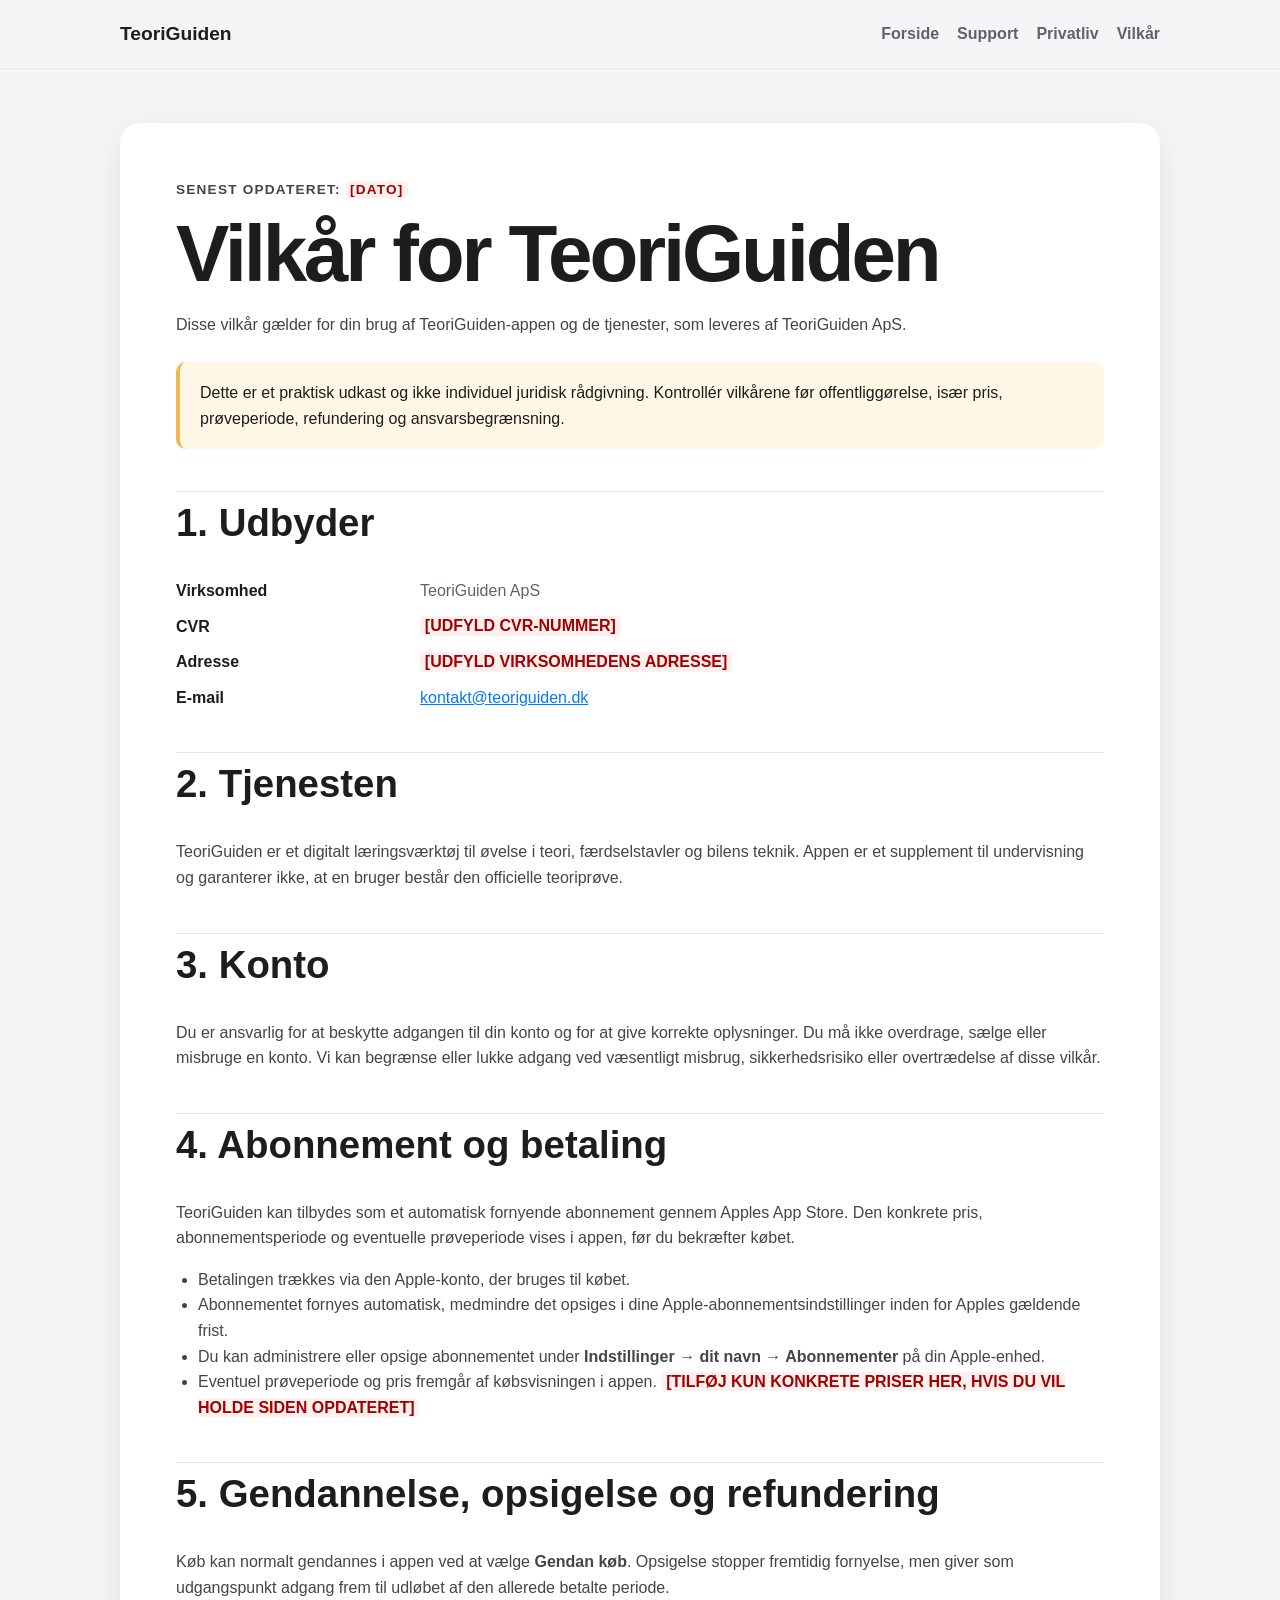
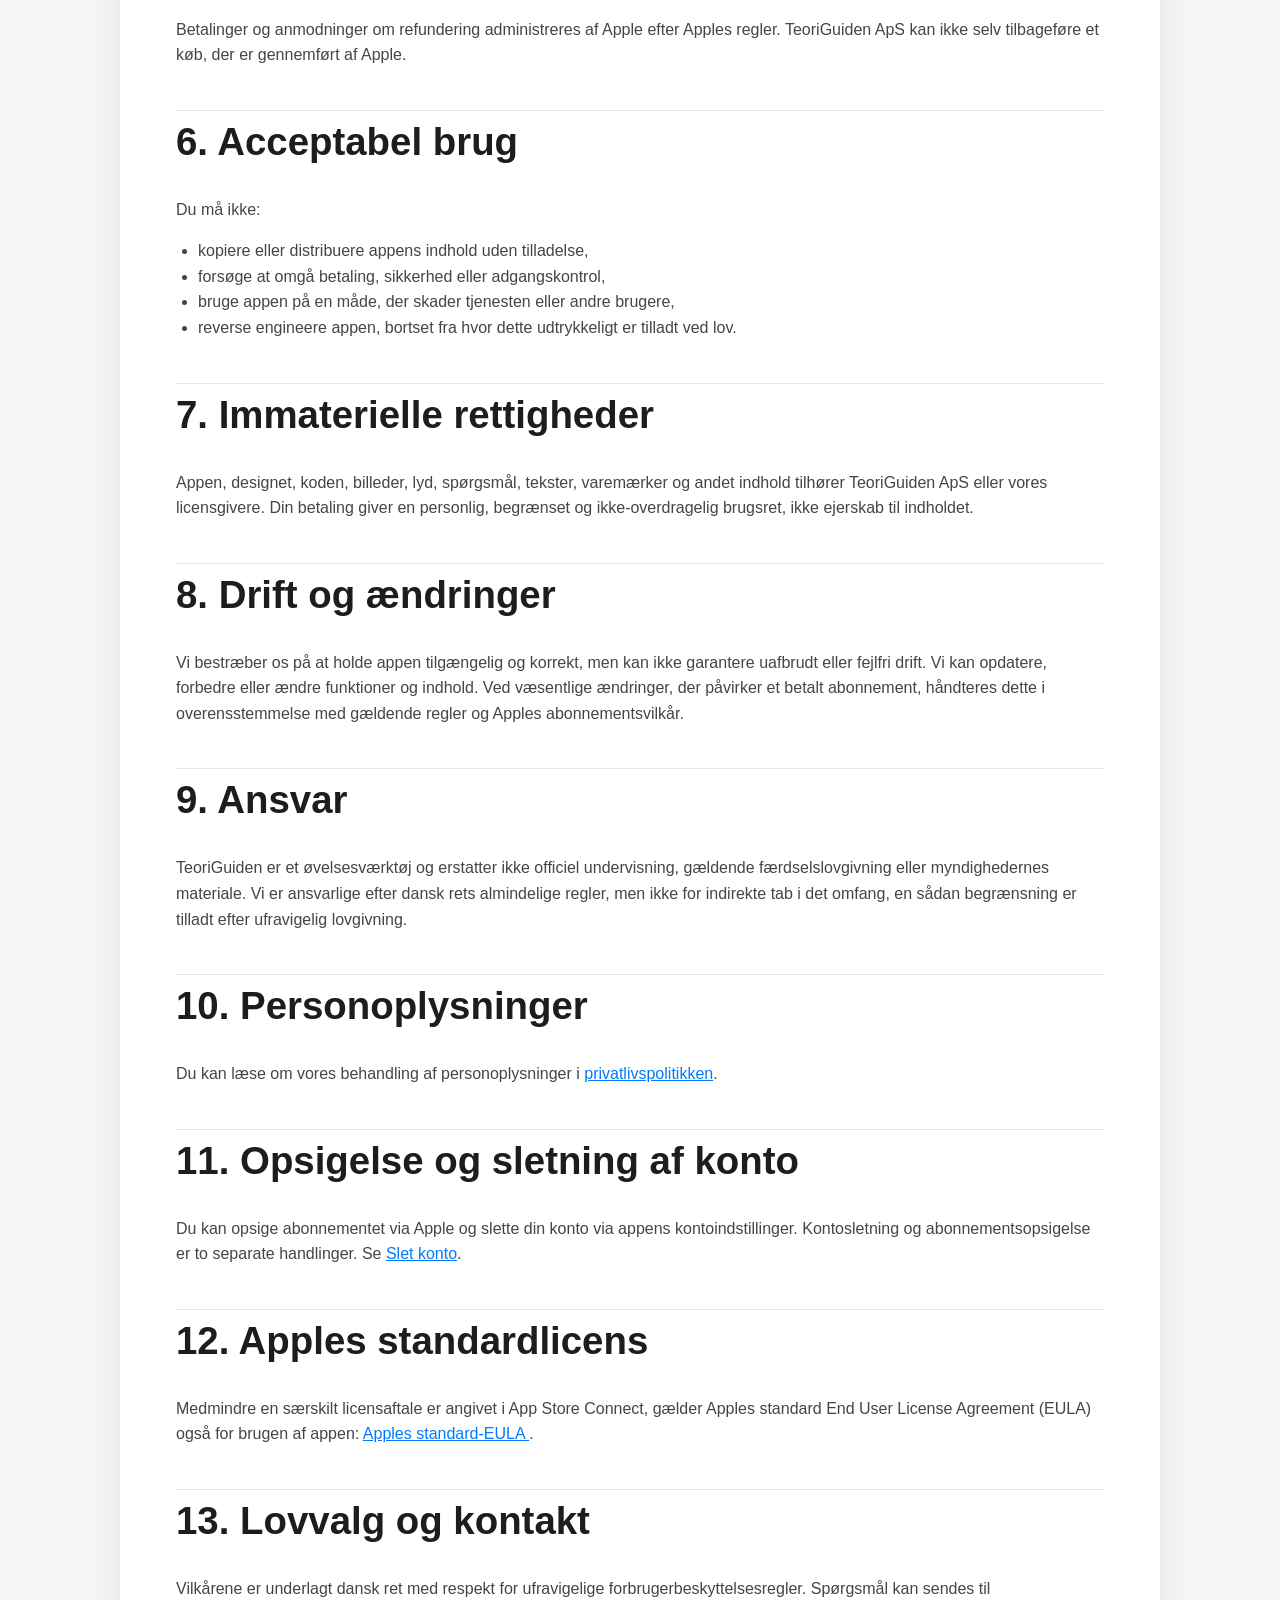
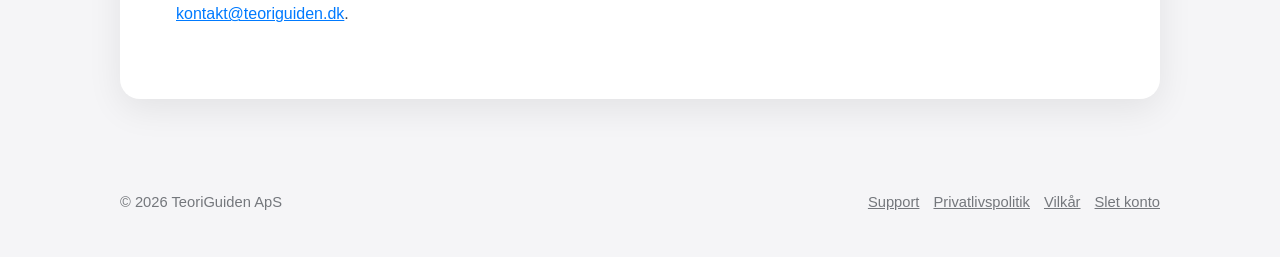
==== vilkaar.html @ 6be2b91b "Add files via upload" ====
<!DOCTYPE html>
<html lang="da">
<head>
  <meta charset="UTF-8">
  <meta name="viewport" content="width=device-width, initial-scale=1.0">
  <meta name="description" content="Brugs- og abonnementsvilkår for TeoriGuiden.">
  <title>Vilkår – TeoriGuiden</title>
  <link rel="stylesheet" href="styles.css">
</head>
<body>
  <header class="site-header">
  <nav class="nav" aria-label="Hovednavigation">
    <a class="brand" href="index.html">TeoriGuiden</a>
    <div class="nav-links">
      <a href="index.html">Forside</a>
      <a href="support.html">Support</a>
      <a href="privatlivspolitik.html">Privatliv</a>
      <a href="vilkaar.html">Vilkår</a>
    </div>
  </nav>
</header>
  <main class="page">
    <div class="container">
      <article class="content-card">
        <p class="eyebrow">Senest opdateret: <span class="placeholder">[DATO]</span></p>
        <h1>Vilkår for TeoriGuiden</h1>
        <p>
          Disse vilkår gælder for din brug af TeoriGuiden-appen og de tjenester,
          som leveres af TeoriGuiden ApS.
        </p>

        <div class="notice">
          Dette er et praktisk udkast og ikke individuel juridisk rådgivning.
          Kontrollér vilkårene før offentliggørelse, især pris, prøveperiode,
          refundering og ansvarsbegrænsning.
        </div>

        <h2>1. Udbyder</h2>
        <dl class="definition-list">
          <dt>Virksomhed</dt>
          <dd>TeoriGuiden ApS</dd>

          <dt>CVR</dt>
          <dd><span class="placeholder">[UDFYLD CVR-NUMMER]</span></dd>

          <dt>Adresse</dt>
          <dd><span class="placeholder">[UDFYLD VIRKSOMHEDENS ADRESSE]</span></dd>

          <dt>E-mail</dt>
          <dd><a href="mailto:kontakt@teoriguiden.dk">kontakt@teoriguiden.dk</a></dd>
        </dl>

        <h2>2. Tjenesten</h2>
        <p>
          TeoriGuiden er et digitalt læringsværktøj til øvelse i teori,
          færdselstavler og bilens teknik. Appen er et supplement til undervisning
          og garanterer ikke, at en bruger består den officielle teoriprøve.
        </p>

        <h2>3. Konto</h2>
        <p>
          Du er ansvarlig for at beskytte adgangen til din konto og for at give
          korrekte oplysninger. Du må ikke overdrage, sælge eller misbruge en konto.
          Vi kan begrænse eller lukke adgang ved væsentligt misbrug, sikkerhedsrisiko
          eller overtrædelse af disse vilkår.
        </p>

        <h2>4. Abonnement og betaling</h2>
        <p>
          TeoriGuiden kan tilbydes som et automatisk fornyende abonnement gennem
          Apples App Store. Den konkrete pris, abonnementsperiode og eventuelle
          prøveperiode vises i appen, før du bekræfter købet.
        </p>
        <ul>
          <li>
            Betalingen trækkes via den Apple-konto, der bruges til købet.
          </li>
          <li>
            Abonnementet fornyes automatisk, medmindre det opsiges i dine
            Apple-abonnementsindstillinger inden for Apples gældende frist.
          </li>
          <li>
            Du kan administrere eller opsige abonnementet under
            <strong>Indstillinger → dit navn → Abonnementer</strong> på din
            Apple-enhed.
          </li>
          <li>
            Eventuel prøveperiode og pris fremgår af købsvisningen i appen.
            <span class="placeholder">[TILFØJ KUN KONKRETE PRISER HER, HVIS DU VIL HOLDE SIDEN OPDATERET]</span>
          </li>
        </ul>

        <h2>5. Gendannelse, opsigelse og refundering</h2>
        <p>
          Køb kan normalt gendannes i appen ved at vælge <strong>Gendan køb</strong>.
          Opsigelse stopper fremtidig fornyelse, men giver som udgangspunkt adgang
          frem til udløbet af den allerede betalte periode.
        </p>
        <p>
          Betalinger og anmodninger om refundering administreres af Apple efter
          Apples regler. TeoriGuiden ApS kan ikke selv tilbageføre et køb, der er
          gennemført af Apple.
        </p>

        <h2>6. Acceptabel brug</h2>
        <p>Du må ikke:</p>
        <ul>
          <li>kopiere eller distribuere appens indhold uden tilladelse,</li>
          <li>forsøge at omgå betaling, sikkerhed eller adgangskontrol,</li>
          <li>bruge appen på en måde, der skader tjenesten eller andre brugere,</li>
          <li>reverse engineere appen, bortset fra hvor dette udtrykkeligt er tilladt ved lov.</li>
        </ul>

        <h2>7. Immaterielle rettigheder</h2>
        <p>
          Appen, designet, koden, billeder, lyd, spørgsmål, tekster, varemærker og
          andet indhold tilhører TeoriGuiden ApS eller vores licensgivere. Din
          betaling giver en personlig, begrænset og ikke-overdragelig brugsret,
          ikke ejerskab til indholdet.
        </p>

        <h2>8. Drift og ændringer</h2>
        <p>
          Vi bestræber os på at holde appen tilgængelig og korrekt, men kan ikke
          garantere uafbrudt eller fejlfri drift. Vi kan opdatere, forbedre eller
          ændre funktioner og indhold. Ved væsentlige ændringer, der påvirker et
          betalt abonnement, håndteres dette i overensstemmelse med gældende regler
          og Apples abonnementsvilkår.
        </p>

        <h2>9. Ansvar</h2>
        <p>
          TeoriGuiden er et øvelsesværktøj og erstatter ikke officiel undervisning,
          gældende færdselslovgivning eller myndighedernes materiale. Vi er ansvarlige
          efter dansk rets almindelige regler, men ikke for indirekte tab i det omfang,
          en sådan begrænsning er tilladt efter ufravigelig lovgivning.
        </p>

        <h2>10. Personoplysninger</h2>
        <p>
          Du kan læse om vores behandling af personoplysninger i
          <a href="privatlivspolitik.html">privatlivspolitikken</a>.
        </p>

        <h2>11. Opsigelse og sletning af konto</h2>
        <p>
          Du kan opsige abonnementet via Apple og slette din konto via appens
          kontoindstillinger. Kontosletning og abonnementsopsigelse er to separate
          handlinger. Se <a href="slet-konto.html">Slet konto</a>.
        </p>

        <h2>12. Apples standardlicens</h2>
        <p>
          Medmindre en særskilt licensaftale er angivet i App Store Connect, gælder
          Apples standard End User License Agreement (EULA) også for brugen af appen:
          <a href="https://www.apple.com/legal/internet-services/itunes/dev/stdeula/">
            Apples standard-EULA
          </a>.
        </p>

        <h2>13. Lovvalg og kontakt</h2>
        <p>
          Vilkårene er underlagt dansk ret med respekt for ufravigelige
          forbrugerbeskyttelsesregler. Spørgsmål kan sendes til
          <a href="mailto:kontakt@teoriguiden.dk">kontakt@teoriguiden.dk</a>.
        </p>
      </article>
    </div>
  </main>
  <footer class="site-footer">
  <div class="container footer-inner">
    <span>© 2026 TeoriGuiden ApS</span>
    <div class="footer-links">
      <a href="support.html">Support</a>
      <a href="privatlivspolitik.html">Privatlivspolitik</a>
      <a href="vilkaar.html">Vilkår</a>
      <a href="slet-konto.html">Slet konto</a>
    </div>
  </div>
</footer>
</body>
</html>
---- styles.css ----
:root {
  --background: #f5f5f7;
  --surface: #ffffff;
  --surface-soft: #f8f9fb;
  --text: #1d1d1f;
  --muted: #5f6368;
  --primary: #007aff;
  --primary-hover: #0062cc;
  --border: #e5e5ea;
  --warning-bg: #fff7e6;
  --warning-border: #f2b84b;
  --max-width: 1040px;
  --radius: 20px;
  --shadow: 0 10px 35px rgba(0, 0, 0, 0.08);
}

* {
  box-sizing: border-box;
}

html {
  scroll-behavior: smooth;
}

body {
  margin: 0;
  min-height: 100vh;
  font-family: -apple-system, BlinkMacSystemFont, "Segoe UI", Arial, sans-serif;
  color: var(--text);
  background: var(--background);
  line-height: 1.6;
}

a {
  color: var(--primary);
}

a:hover {
  color: var(--primary-hover);
}

.site-header {
  position: sticky;
  top: 0;
  z-index: 10;
  border-bottom: 1px solid rgba(229, 229, 234, 0.9);
  background: rgba(245, 245, 247, 0.92);
  backdrop-filter: blur(18px);
}

.nav {
  width: min(calc(100% - 32px), var(--max-width));
  margin: 0 auto;
  min-height: 68px;
  display: flex;
  align-items: center;
  justify-content: space-between;
  gap: 24px;
}

.brand {
  color: var(--text);
  font-size: 1.2rem;
  font-weight: 800;
  text-decoration: none;
}

.nav-links {
  display: flex;
  align-items: center;
  flex-wrap: wrap;
  gap: 18px;
}

.nav-links a {
  color: var(--muted);
  font-weight: 600;
  text-decoration: none;
}

.nav-links a:hover,
.nav-links a[aria-current="page"] {
  color: var(--primary);
}

.container {
  width: min(calc(100% - 32px), var(--max-width));
  margin: 0 auto;
}

.hero {
  padding: 86px 0 52px;
  text-align: center;
}

.hero-card,
.content-card {
  background: var(--surface);
  border-radius: var(--radius);
  box-shadow: var(--shadow);
}

.hero-card {
  padding: 72px 32px;
}

.eyebrow {
  margin: 0 0 12px;
  color: var(--primary);
  font-size: 0.85rem;
  font-weight: 800;
  letter-spacing: 0.09em;
  text-transform: uppercase;
}

h1 {
  margin: 0 0 18px;
  font-size: clamp(2.6rem, 8vw, 5rem);
  line-height: 1.02;
  letter-spacing: -0.04em;
}

h2 {
  margin-top: 0;
  font-size: clamp(1.7rem, 4vw, 2.4rem);
  line-height: 1.2;
}

h3 {
  margin-bottom: 8px;
  line-height: 1.3;
}

.lead {
  max-width: 680px;
  margin: 0 auto 30px;
  color: var(--muted);
  font-size: 1.18rem;
}

.actions {
  display: flex;
  justify-content: center;
  flex-wrap: wrap;
  gap: 12px;
}

.button {
  display: inline-block;
  padding: 14px 22px;
  border: 0;
  border-radius: 12px;
  background: var(--primary);
  color: #fff;
  font-weight: 800;
  text-decoration: none;
}

.button:hover {
  background: var(--primary-hover);
  color: #fff;
}

.button.secondary {
  border: 1px solid var(--border);
  background: var(--surface-soft);
  color: var(--text);
}

.section {
  padding: 28px 0 54px;
}

.grid {
  display: grid;
  grid-template-columns: repeat(3, minmax(0, 1fr));
  gap: 18px;
}

.feature {
  padding: 26px;
  border: 1px solid var(--border);
  border-radius: 16px;
  background: var(--surface);
}

.feature p {
  margin-bottom: 0;
  color: var(--muted);
}

.page {
  padding: 54px 0 72px;
}

.content-card {
  padding: clamp(26px, 5vw, 56px);
}

.content-card > :first-child {
  margin-top: 0;
}

.content-card p,
.content-card li {
  color: #42454a;
}

.content-card h2 {
  margin-top: 42px;
  padding-top: 8px;
  border-top: 1px solid var(--border);
}

.content-card h3 {
  margin-top: 28px;
}

.content-card ul,
.content-card ol {
  padding-left: 22px;
}

.notice {
  margin: 24px 0;
  padding: 18px 20px;
  border-left: 4px solid var(--warning-border);
  border-radius: 10px;
  background: var(--warning-bg);
}

.placeholder {
  padding: 0.08em 0.3em;
  border-radius: 4px;
  background: #fff0f0;
  color: #a40000;
  font-weight: 800;
}

.definition-list {
  display: grid;
  grid-template-columns: minmax(150px, 220px) 1fr;
  gap: 10px 24px;
}

.definition-list dt {
  font-weight: 800;
}

.definition-list dd {
  margin: 0;
  color: var(--muted);
}

.faq details {
  padding: 18px 0;
  border-bottom: 1px solid var(--border);
}

.faq summary {
  cursor: pointer;
  font-weight: 800;
}

.faq details p {
  margin-bottom: 0;
}

.site-footer {
  padding: 20px 0 42px;
  color: #74777c;
  font-size: 0.92rem;
}

.footer-inner {
  display: flex;
  justify-content: space-between;
  flex-wrap: wrap;
  gap: 14px 24px;
}

.footer-links {
  display: flex;
  flex-wrap: wrap;
  gap: 14px;
}

.footer-links a {
  color: inherit;
}

@media (max-width: 760px) {
  .nav {
    align-items: flex-start;
    flex-direction: column;
    padding: 15px 0;
    gap: 10px;
  }

  .nav-links {
    gap: 10px 16px;
  }

  .hero {
    padding-top: 42px;
  }

  .hero-card {
    padding: 52px 22px;
  }

  .grid {
    grid-template-columns: 1fr;
  }

  .definition-list {
    grid-template-columns: 1fr;
    gap: 2px;
  }

  .definition-list dd {
    margin-bottom: 14px;
  }
}
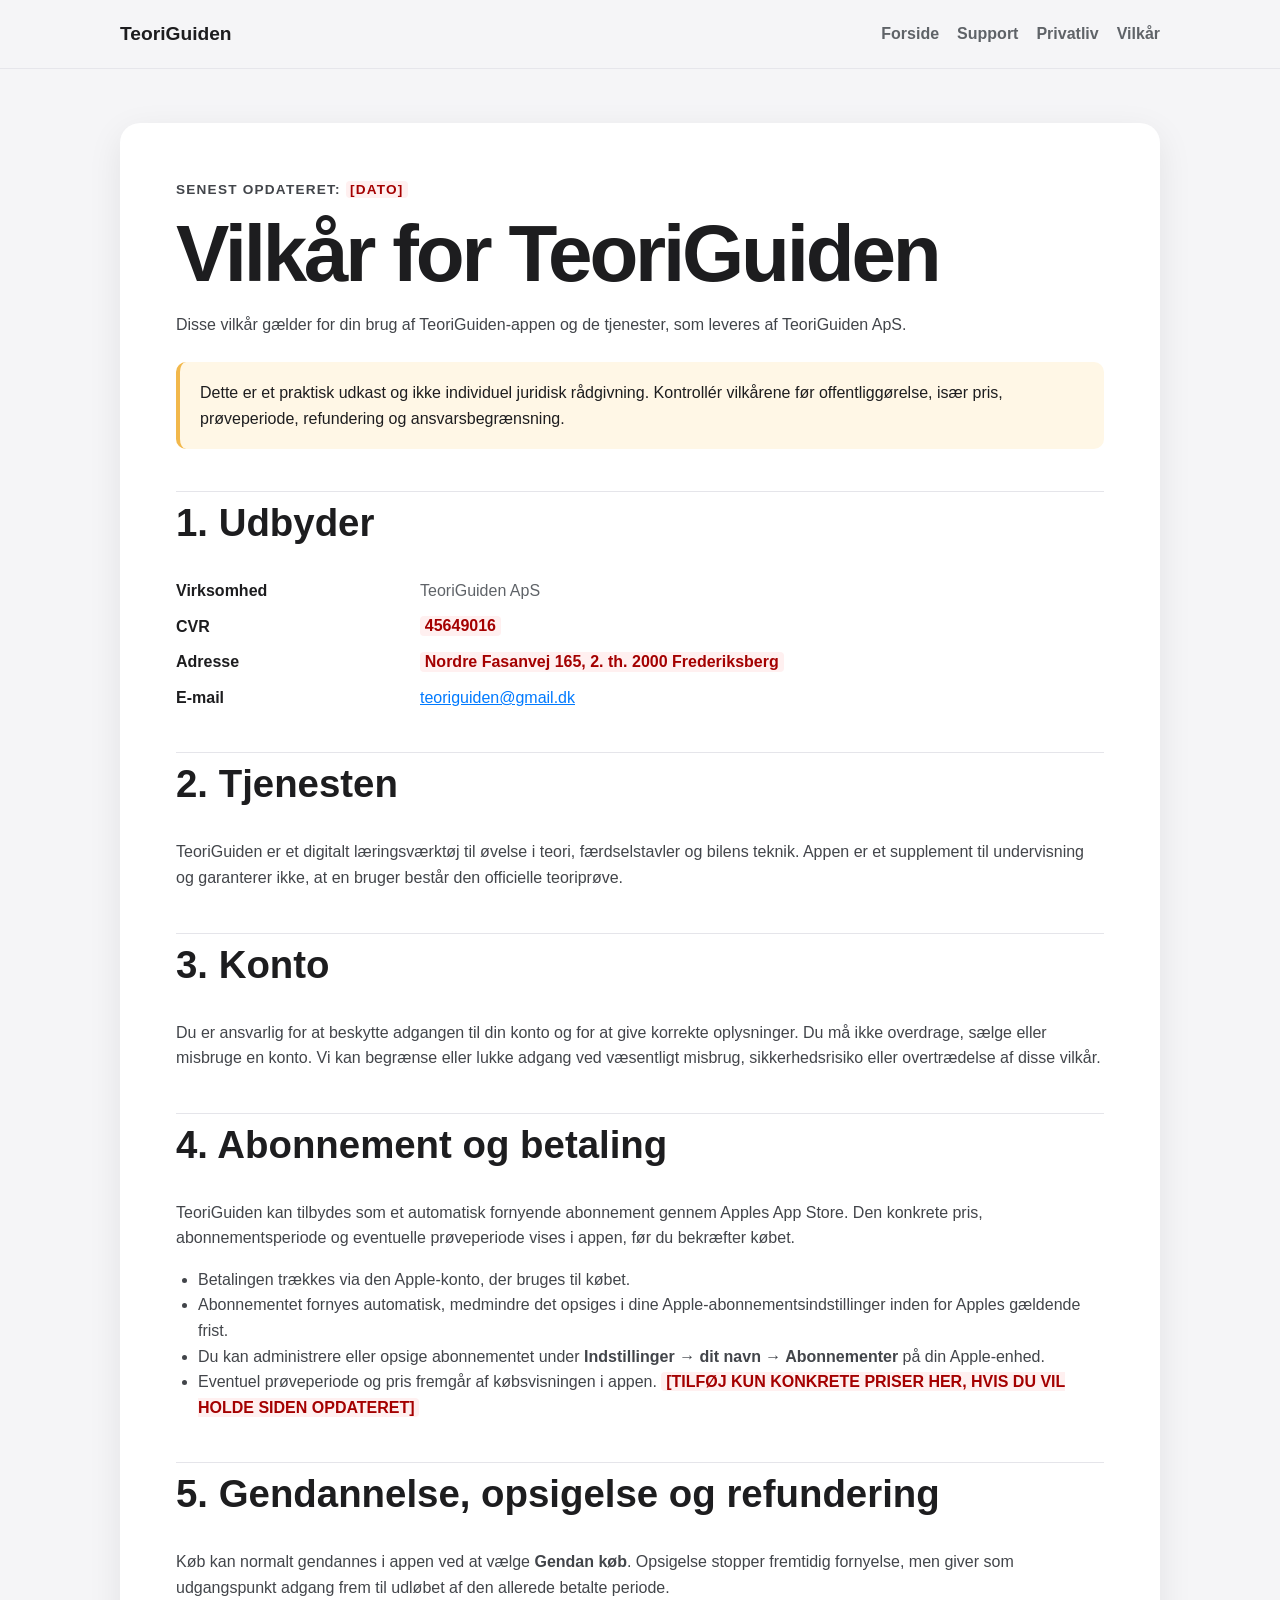
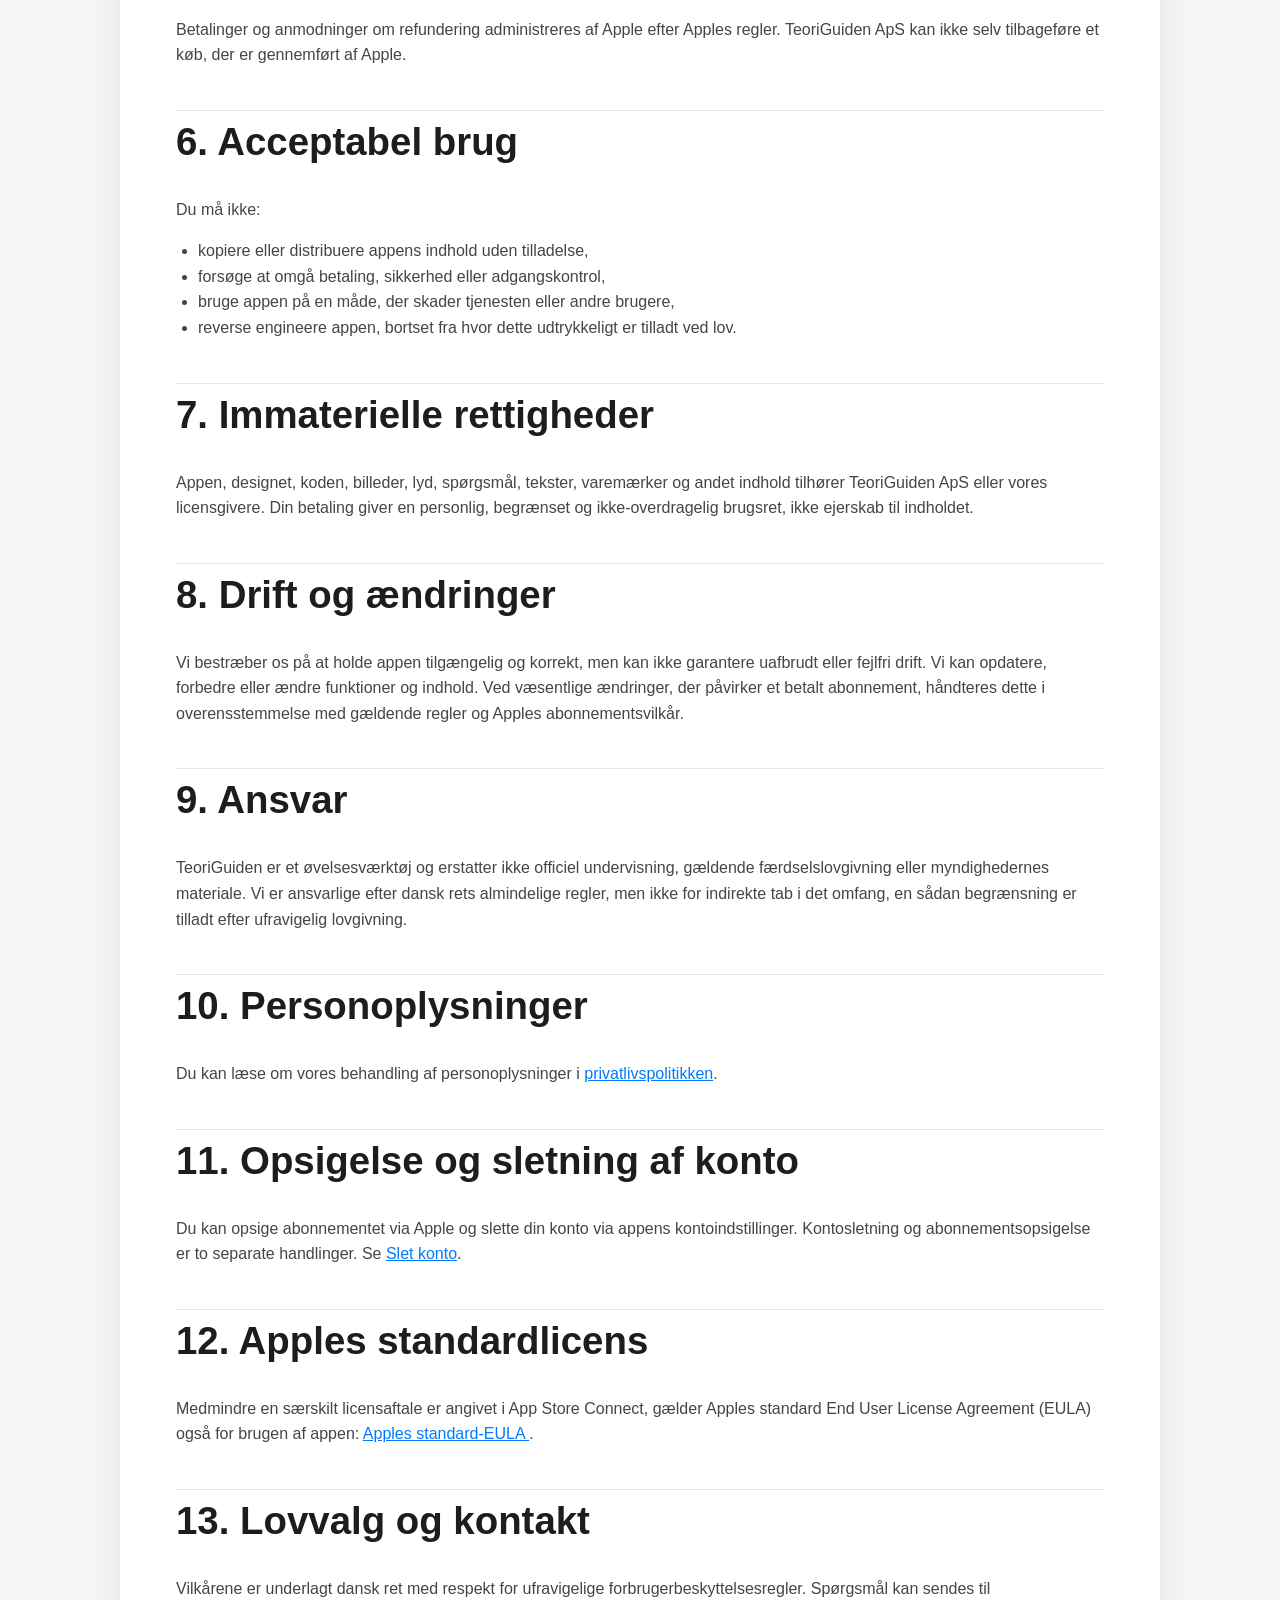
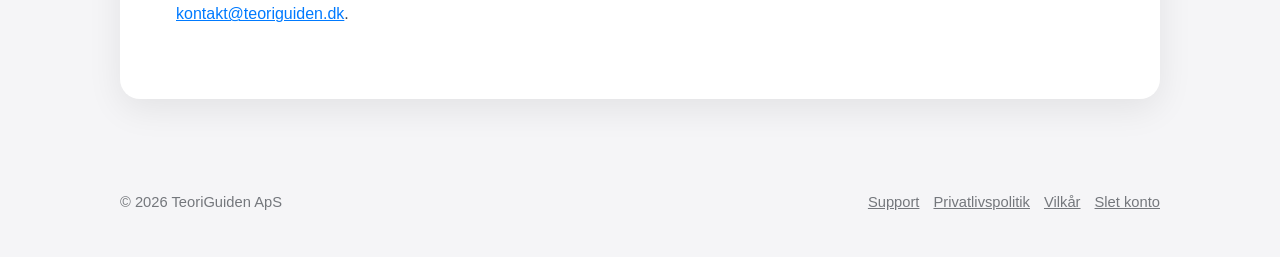
==== commit 05dc1019: "Update vilkaar.html changed few stuff" ====
--- a/vilkaar.html
+++ b/vilkaar.html
@@ -41,13 +41,13 @@
           <dd>TeoriGuiden ApS</dd>
 
           <dt>CVR</dt>
-          <dd><span class="placeholder">[UDFYLD CVR-NUMMER]</span></dd>
+          <dd><span class="placeholder">45649016</span></dd>
 
           <dt>Adresse</dt>
-          <dd><span class="placeholder">[UDFYLD VIRKSOMHEDENS ADRESSE]</span></dd>
+          <dd><span class="placeholder">Nordre Fasanvej 165, 2. th. 2000 Frederiksberg</span></dd>
 
           <dt>E-mail</dt>
-          <dd><a href="mailto:kontakt@teoriguiden.dk">kontakt@teoriguiden.dk</a></dd>
+          <dd><a href="mailto:kontakt@teoriguiden.dk">teoriguiden@gmail.dk</a></dd>
         </dl>
 
         <h2>2. Tjenesten</h2>
